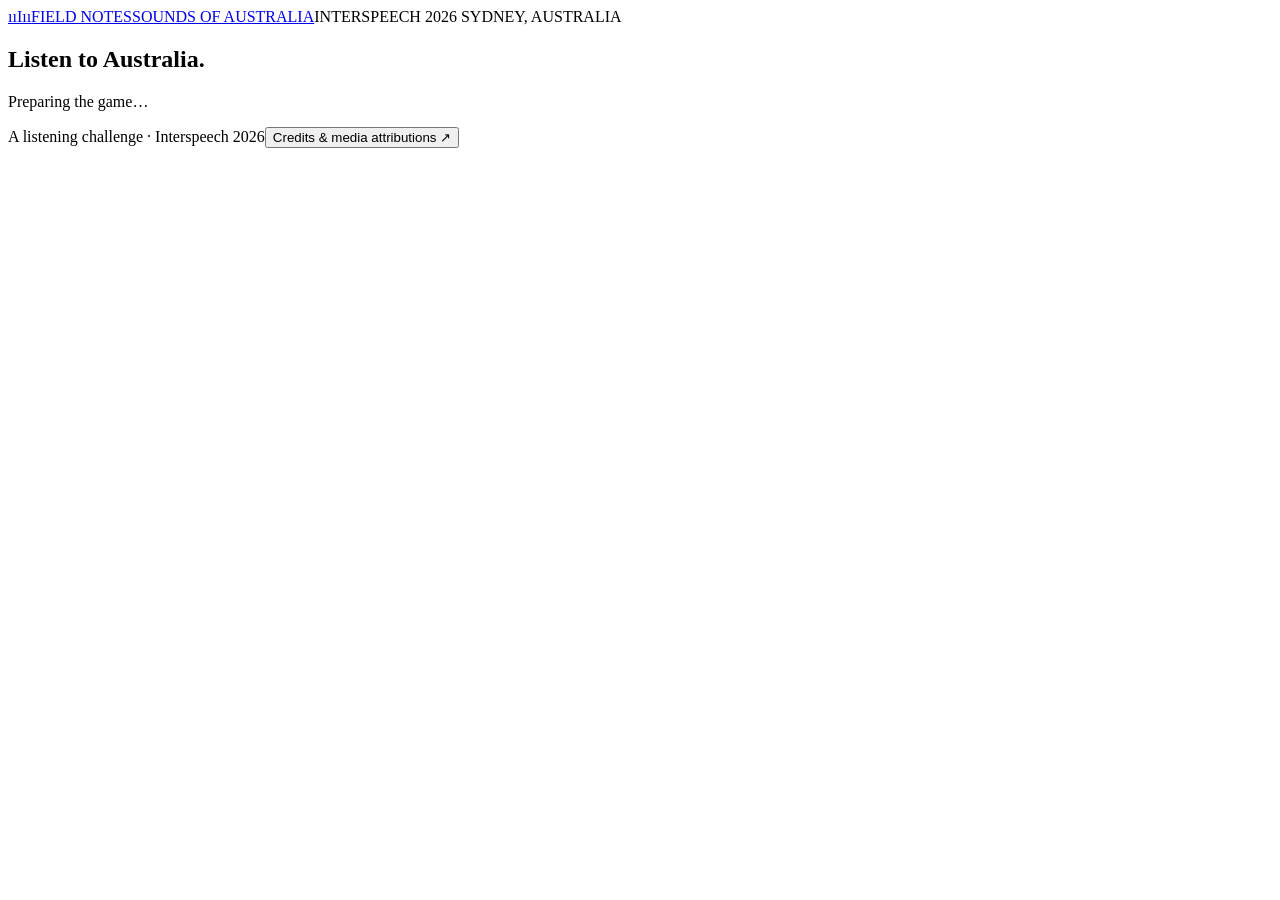
==== index.html @ f59b50c5 "Add Australian animal sound game" ====
<!doctype html>
<html lang="en"><head><meta charset="utf-8"><meta name="viewport" content="width=device-width,initial-scale=1,viewport-fit=cover"><title>Guess the Australian Animal · Interspeech 2026</title><meta name="description" content="Listen closely. Ten Australian animals, four possible answers. A sound identification game for Interspeech 2026, Sydney."><meta name="theme-color" content="#173e34"><meta name="apple-mobile-web-app-capable" content="yes"><meta name="apple-mobile-web-app-status-bar-style" content="default"><meta name="apple-mobile-web-app-title" content="Animal Sounds"><link rel="manifest" href="./manifest.json"><link rel="apple-touch-icon" href="./icons/apple-touch-icon.png"><link rel="icon" href="./icons/icon.svg" type="image/svg+xml"><link rel="stylesheet" href="./css/style.css"><script type="module" src="./js/app.js"></script></head>
<body><header><a class="brand" href="./" aria-label="Animal sounds home"><span class="sound-mark" aria-hidden="true">ııIıı</span><span>FIELD NOTES<span class="brand-sub">SOUNDS OF AUSTRALIA</span></span></a><span class="conference">INTERSPEECH 2026 <span>SYDNEY, AUSTRALIA</span></span></header><main id="main" tabindex="-1"><section class="loading"><h1>Listen to Australia.</h1><p>Preparing the game…</p></section></main><footer><span>A listening challenge · Interspeech 2026</span><button id="credits-open" class="text-button">Credits & media attributions <span aria-hidden="true">↗</span></button></footer><dialog id="credits"><div class="dialog-header"><h2>Behind the sounds</h2><button id="credits-close" class="secondary">Close</button></div><p>Real field recordings. Real Australian wildlife. With thanks to the recordists and photographers who share their work.</p><div id="credit-list"></div><p>Media retain their individual licences. Audio excerpts and resized photographs are adaptations; share-alike media remain under the same licence. Full provenance and edits are documented in <a href="./CREDITS.md">CREDITS.md</a>.</p></dialog><noscript>This sound game needs JavaScript enabled.</noscript></body></html>
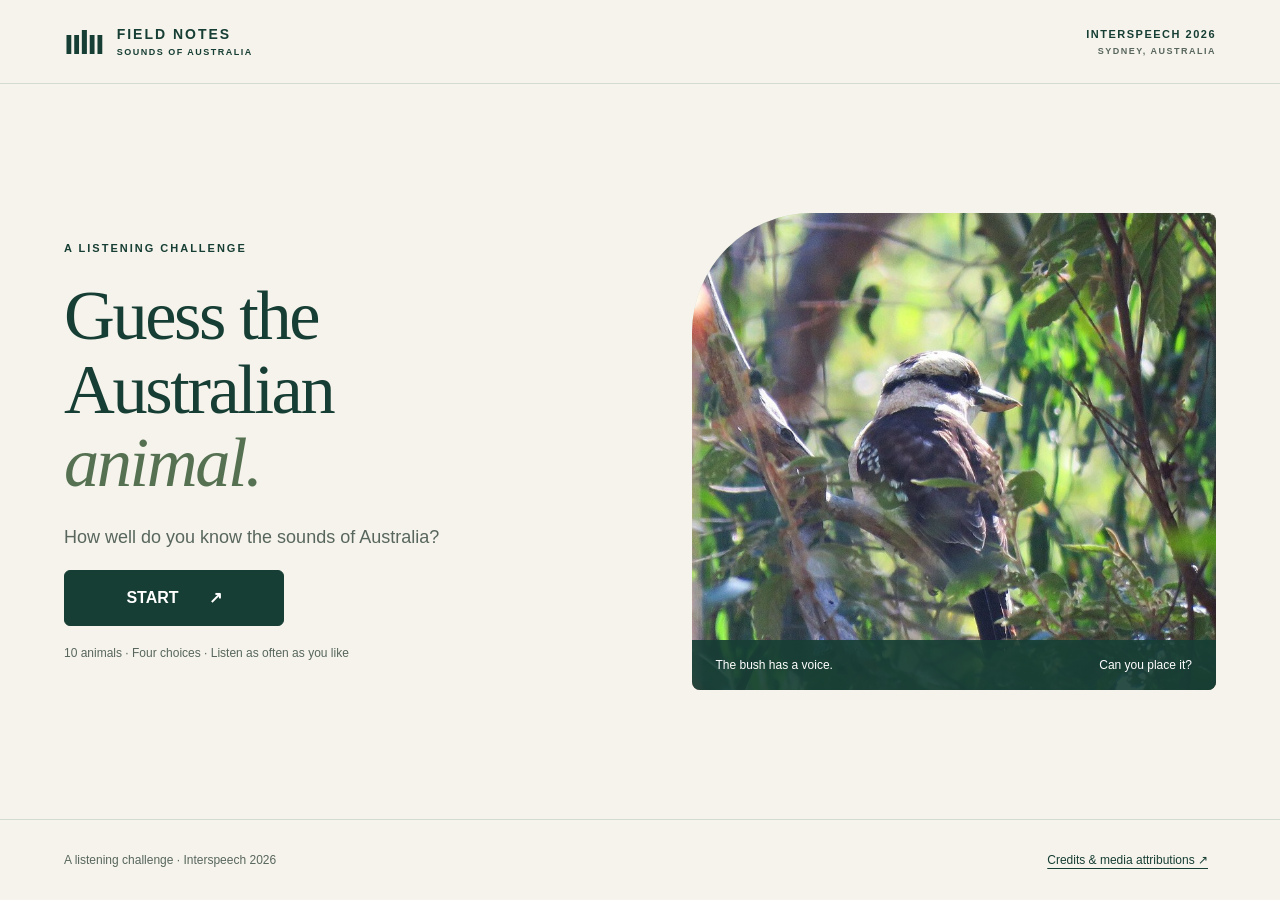
==== commit 1f364704: "Apply Interspeech 2026 colour palette" ====
--- a/index.html
+++ b/index.html
@@ -1,3 +1,3 @@
 <!doctype html>
-<html lang="en"><head><meta charset="utf-8"><meta name="viewport" content="width=device-width,initial-scale=1,viewport-fit=cover"><title>Guess the Australian Animal · Interspeech 2026</title><meta name="description" content="Listen closely. Ten Australian animals, four possible answers. A sound identification game for Interspeech 2026, Sydney."><meta name="theme-color" content="#173e34"><meta name="apple-mobile-web-app-capable" content="yes"><meta name="apple-mobile-web-app-status-bar-style" content="default"><meta name="apple-mobile-web-app-title" content="Animal Sounds"><link rel="manifest" href="./manifest.json"><link rel="apple-touch-icon" href="./icons/apple-touch-icon.png"><link rel="icon" href="./icons/icon.svg" type="image/svg+xml"><link rel="stylesheet" href="./css/style.css"><script type="module" src="./js/app.js"></script></head>
+<html lang="en"><head><meta charset="utf-8"><meta name="viewport" content="width=device-width,initial-scale=1,viewport-fit=cover"><title>Guess the Australian Animal · Interspeech 2026</title><meta name="description" content="Listen closely. Ten Australian animals, four possible answers. A sound identification game for Interspeech 2026, Sydney."><meta name="theme-color" content="#07090c"><meta name="apple-mobile-web-app-capable" content="yes"><meta name="apple-mobile-web-app-status-bar-style" content="default"><meta name="apple-mobile-web-app-title" content="Animal Sounds"><link rel="manifest" href="./manifest.json"><link rel="apple-touch-icon" href="./icons/apple-touch-icon.png"><link rel="icon" href="./icons/icon.svg" type="image/svg+xml"><link rel="stylesheet" href="./css/style.css"><script type="module" src="./js/app.js"></script></head>
 <body><header><a class="brand" href="./" aria-label="Animal sounds home"><span class="sound-mark" aria-hidden="true">ııIıı</span><span>FIELD NOTES<span class="brand-sub">SOUNDS OF AUSTRALIA</span></span></a><span class="conference">INTERSPEECH 2026 <span>SYDNEY, AUSTRALIA</span></span></header><main id="main" tabindex="-1"><section class="loading"><h1>Listen to Australia.</h1><p>Preparing the game…</p></section></main><footer><span>A listening challenge · Interspeech 2026</span><button id="credits-open" class="text-button">Credits & media attributions <span aria-hidden="true">↗</span></button></footer><dialog id="credits"><div class="dialog-header"><h2>Behind the sounds</h2><button id="credits-close" class="secondary">Close</button></div><p>Real field recordings. Real Australian wildlife. With thanks to the recordists and photographers who share their work.</p><div id="credit-list"></div><p>Media retain their individual licences. Audio excerpts and resized photographs are adaptations; share-alike media remain under the same licence. Full provenance and edits are documented in <a href="./CREDITS.md">CREDITS.md</a>.</p></dialog><noscript>This sound game needs JavaScript enabled.</noscript></body></html>
--- a/css/style.css
+++ b/css/style.css
@@ -0,0 +1 @@
+:root{color-scheme:light;--paper:#f5f3eb;--ink:#173e34;--muted:#58665d;--line:#d4dbd0;--accent:#cce176;--white:#fffef9;--wrong:#923f30;font-family:-apple-system,BlinkMacSystemFont,"Segoe UI",sans-serif;color:var(--ink);background:var(--paper)}*{box-sizing:border-box}body{margin:0;min-height:100svh;display:flex;flex-direction:column}button,a{-webkit-tap-highlight-color:transparent}button{font:inherit;cursor:pointer;touch-action:manipulation}button:disabled{cursor:default}button:focus-visible,a:focus-visible{outline:3px solid #aa4c23;outline-offset:5px}header,footer{display:flex;align-items:center;justify-content:space-between;gap:20px;padding:24px 5vw}header{border-bottom:1px solid var(--line)}.brand{display:flex;align-items:center;gap:14px;color:inherit;text-decoration:none;font-size:14px;font-weight:750;letter-spacing:2px}.brand-sub{display:block;font-size:9px;letter-spacing:1.5px;margin-top:5px}.sound-mark{font-size:35px;letter-spacing:-2px;line-height:1}.conference{font-size:11px;letter-spacing:1.5px;font-weight:650;text-align:right}.conference span{display:block;font-size:9px;margin-top:6px;color:var(--muted)}main{width:min(1260px,90vw);margin:auto;flex:1;display:flex;flex-direction:column;justify-content:center;padding:32px 0;outline:none}footer{padding-top:18px;padding-bottom:max(18px,env(safe-area-inset-bottom));font-size:12px;color:var(--muted);border-top:1px solid var(--line)}.text-button{border:0;background:none;color:var(--ink);min-height:44px;font-size:12px;text-decoration:underline;text-underline-offset:4px;padding:8px}.eyebrow{font-size:11px;letter-spacing:2px;font-weight:750;text-transform:uppercase;margin:0 0 22px}h1,h2,p{margin-top:0}h1{font-family:Georgia,"Times New Roman",serif;font-weight:400;font-size:clamp(46px,5.5vw,76px);line-height:1.04;letter-spacing:-2.4px;margin-bottom:24px}h1 em{font-weight:400;color:#557151}p{line-height:1.6}.lead{font-size:18px;color:var(--muted);max-width:380px}.landing{display:grid;grid-template-columns:1.05fr 1fr;align-items:center;gap:6vw}.landing-photo{position:relative;margin:0;height:clamp(360px,53vh,620px);border-radius:120px 8px 8px 8px;overflow:hidden;background:#d5d8c8}.landing-photo img{width:100%;height:100%;object-fit:cover}.landing-photo figcaption{position:absolute;bottom:0;left:0;right:0;background:#173e34e8;color:white;padding:18px 24px;font-size:12px;display:flex;justify-content:space-between;gap:12px}.primary,.secondary{min-height:56px;border-radius:6px;padding:16px 24px;font-weight:650;border:1px solid var(--ink);display:inline-flex;align-items:center;justify-content:center;gap:30px}.primary{background:var(--ink);color:white}.primary:hover{background:#275548}.primary.large{min-width:220px;font-size:16px}.secondary{background:transparent;color:var(--ink)}.small-note{font-size:12px;color:var(--muted);margin:18px 0 0}.round-head{display:flex;justify-content:space-between;gap:20px;align-items:center;margin-bottom:24px}.round-head .eyebrow{margin:0}.score{font-size:14px;font-weight:600}.progress{height:3px;background:var(--line);margin-bottom:32px}.progress span{height:100%;display:block;background:var(--ink);transition:width .2s}.game-layout{display:grid;grid-template-columns:.78fr 1.65fr;gap:5vw;align-items:center}.question h1{font-size:clamp(32px,3.4vw,47px);letter-spacing:-1.3px;line-height:1.12}.play{background:var(--ink);color:white;border:0;border-radius:8px;min-height:80px;width:100%;max-width:310px;display:flex;align-items:center;justify-content:center;gap:18px;font-weight:700;font-size:16px}.play-icon{font-size:25px}.play[aria-pressed=true]{background:#315a4c}.listen-help{font-size:12px;color:var(--muted);margin:14px 0 0;max-width:280px;min-height:40px}.choices{display:grid;grid-template-columns:1fr 1fr;gap:16px}.choice{padding:0;overflow:hidden;border:2px solid transparent;background:var(--white);border-radius:8px;color:var(--ink);text-align:left;box-shadow:0 1px 4px #173e3412;position:relative}.choice:hover:not(:disabled){border-color:#789565;transform:translateY(-1px)}.choice img{width:100%;height:clamp(130px,20vh,230px);object-fit:cover;display:block}.choice-label{min-height:61px;display:flex;align-items:center;gap:12px;padding:12px 14px;font-weight:650;font-size:15px}.key{border:1px solid var(--line);border-radius:50%;width:25px;height:25px;display:inline-flex;align-items:center;justify-content:center;font-size:10px;flex-shrink:0}.choice.correct{border-color:var(--ink)}.choice.incorrect{border-color:var(--wrong)}.badge{position:absolute;top:10px;left:10px;color:white;background:var(--ink);padding:7px 11px;border-radius:4px;font-size:12px;font-weight:650}.incorrect .badge{background:var(--wrong)}.reveal{display:grid;grid-template-columns:1.12fr 1fr;gap:5vw;align-items:center}.reveal-photo{margin:0}.reveal-photo img{width:100%;height:clamp(270px,47vh,510px);object-fit:cover;border-radius:8px}.reveal-photo figcaption{font-size:11px;color:var(--muted);margin-top:8px}.feedback{font-size:14px;font-weight:700;margin-bottom:20px}.feedback.wrong{color:var(--wrong)}.reveal h1{font-size:clamp(38px,4.5vw,62px)}.scientific{font-family:Georgia,serif;font-style:italic;font-size:19px;color:var(--muted);margin-top:-12px}.fact{font-size:17px;max-width:460px;border-top:1px solid var(--line);padding-top:20px;margin-top:24px}.reveal-actions{display:flex;gap:12px;flex-wrap:wrap}.reveal-actions .play{width:auto;min-height:56px;font-size:14px;padding:12px 20px}.finish{text-align:center;max-width:760px;margin:auto}.finish h1{font-size:clamp(44px,5vw,65px)}.score-big{font-family:Georgia,serif;font-size:100px;line-height:1;margin:20px 0}.score-big span{font-size:36px;color:var(--muted)}.finish p{color:var(--muted)}.results{display:flex;justify-content:center;gap:8px;flex-wrap:wrap;margin:24px 0 32px}.result-dot{border:1px solid var(--line);border-radius:50%;width:32px;height:32px;display:grid;place-items:center;background:var(--white)}.result-dot.yes{background:var(--ink);color:white}.result-dot.no{color:var(--wrong)}dialog{background:var(--paper);color:var(--ink);border:0;border-radius:12px;width:min(850px,92vw);max-height:85svh;padding:30px}dialog::backdrop{background:#0d281dcc;backdrop-filter:blur(4px)}.dialog-header{display:flex;justify-content:space-between;align-items:center;gap:16px;position:sticky;top:-30px;background:var(--paper);padding:12px 0}.dialog-header h2{font-family:Georgia,serif;font-size:30px;font-weight:400;margin:0}.credit{padding:18px 0;border-top:1px solid var(--line)}.credit h3{margin:0 0 12px}.credit p{font-size:13px;overflow-wrap:anywhere;margin:6px 0}a{color:inherit}.loading{margin:auto}.error{color:var(--wrong)}@media(min-width:1400px){main{padding:45px 0}}@media(max-width:750px){header,footer{padding-left:5vw;padding-right:5vw}.conference{font-size:9px}.brand{font-size:12px;letter-spacing:1px}.brand-sub{font-size:8px}.landing{grid-template-columns:1fr;gap:30px}.landing-photo{height:300px;border-radius:70px 8px 8px 8px;order:2}h1{font-size:50px}.game-layout{grid-template-columns:1fr;gap:22px}.question h1{font-size:32px;max-width:440px}.play{max-width:none;min-height:64px}.listen-help{min-height:0;max-width:none}.choice img{height:150px}.choice-label{font-size:13px;padding:10px;min-height:65px;gap:8px}.reveal{grid-template-columns:1fr;gap:24px}.reveal-photo img{height:300px}.round-head{margin-bottom:18px}.progress{margin-bottom:24px}footer{align-items:flex-start;gap:10px;font-size:10px}.text-button{font-size:11px}.reveal h1{font-size:40px}.eyebrow{margin-bottom:16px}}@media(max-height:750px) and (min-width:751px){header{padding-top:16px;padding-bottom:16px}main{padding:22px 0}footer{padding-top:8px;padding-bottom:8px}.landing-photo{height:400px}.choice img{height:150px}.progress{margin-bottom:22px}.round-head{margin-bottom:18px}.reveal-photo img{height:330px}}@media(prefers-reduced-motion:reduce){*{transition:none!important;transform:none!important}}
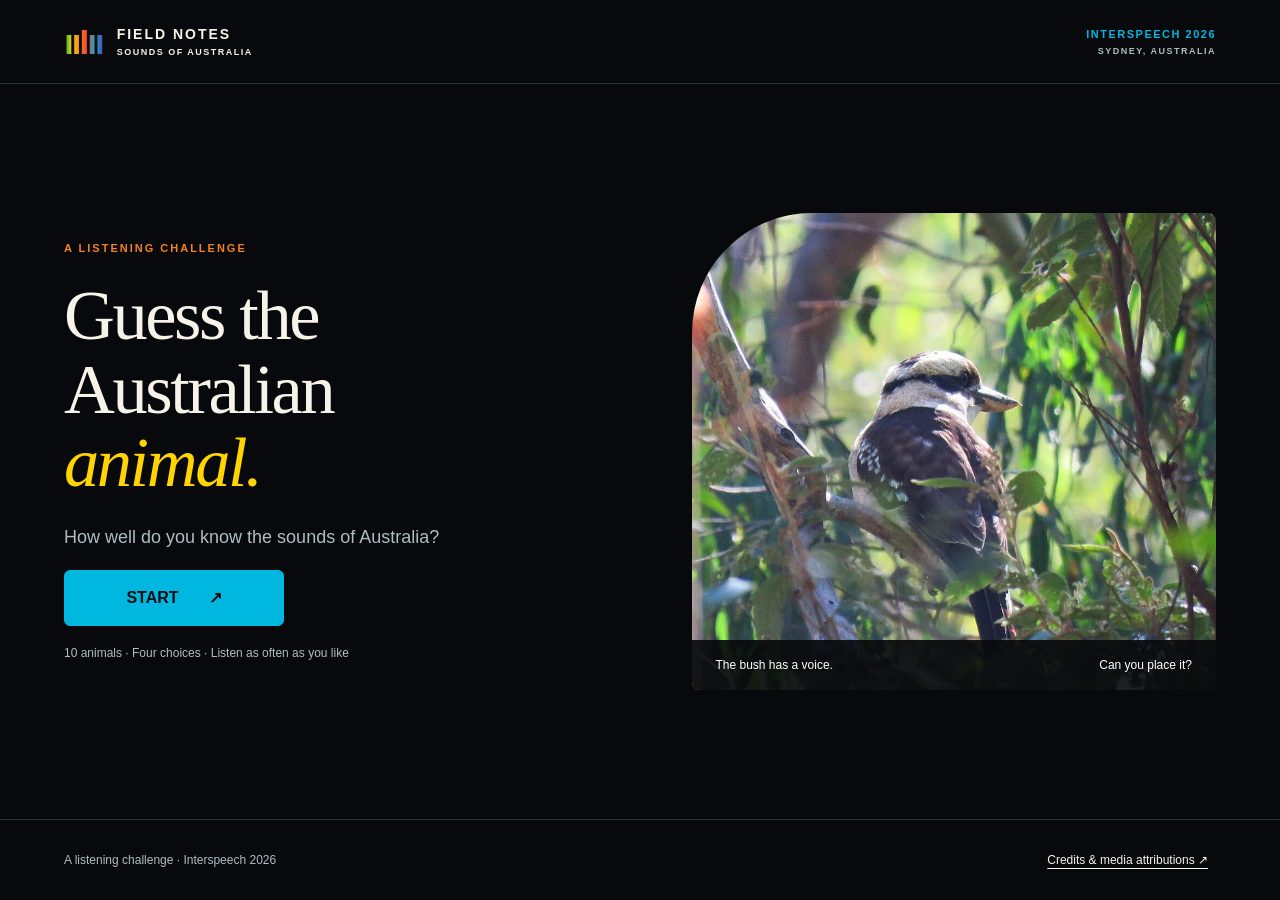
==== commit ed4d0438: "Refresh published colour styles" ====
--- a/index.html
+++ b/index.html
@@ -1,3 +1,3 @@
 <!doctype html>
-<html lang="en"><head><meta charset="utf-8"><meta name="viewport" content="width=device-width,initial-scale=1,viewport-fit=cover"><title>Guess the Australian Animal · Interspeech 2026</title><meta name="description" content="Listen closely. Ten Australian animals, four possible answers. A sound identification game for Interspeech 2026, Sydney."><meta name="theme-color" content="#07090c"><meta name="apple-mobile-web-app-capable" content="yes"><meta name="apple-mobile-web-app-status-bar-style" content="default"><meta name="apple-mobile-web-app-title" content="Animal Sounds"><link rel="manifest" href="./manifest.json"><link rel="apple-touch-icon" href="./icons/apple-touch-icon.png"><link rel="icon" href="./icons/icon.svg" type="image/svg+xml"><link rel="stylesheet" href="./css/style.css"><script type="module" src="./js/app.js"></script></head>
+<html lang="en"><head><meta charset="utf-8"><meta name="viewport" content="width=device-width,initial-scale=1,viewport-fit=cover"><title>Guess the Australian Animal · Interspeech 2026</title><meta name="description" content="Listen closely. Ten Australian animals, four possible answers. A sound identification game for Interspeech 2026, Sydney."><meta name="theme-color" content="#07090c"><meta name="apple-mobile-web-app-capable" content="yes"><meta name="apple-mobile-web-app-status-bar-style" content="default"><meta name="apple-mobile-web-app-title" content="Animal Sounds"><link rel="manifest" href="./manifest.json"><link rel="apple-touch-icon" href="./icons/apple-touch-icon.png"><link rel="icon" href="./icons/icon.svg" type="image/svg+xml"><link rel="stylesheet" href="./css/style.css?v=2026-palette"><script type="module" src="./js/app.js"></script></head>
 <body><header><a class="brand" href="./" aria-label="Animal sounds home"><span class="sound-mark" aria-hidden="true">ııIıı</span><span>FIELD NOTES<span class="brand-sub">SOUNDS OF AUSTRALIA</span></span></a><span class="conference">INTERSPEECH 2026 <span>SYDNEY, AUSTRALIA</span></span></header><main id="main" tabindex="-1"><section class="loading"><h1>Listen to Australia.</h1><p>Preparing the game…</p></section></main><footer><span>A listening challenge · Interspeech 2026</span><button id="credits-open" class="text-button">Credits & media attributions <span aria-hidden="true">↗</span></button></footer><dialog id="credits"><div class="dialog-header"><h2>Behind the sounds</h2><button id="credits-close" class="secondary">Close</button></div><p>Real field recordings. Real Australian wildlife. With thanks to the recordists and photographers who share their work.</p><div id="credit-list"></div><p>Media retain their individual licences. Audio excerpts and resized photographs are adaptations; share-alike media remain under the same licence. Full provenance and edits are documented in <a href="./CREDITS.md">CREDITS.md</a>.</p></dialog><noscript>This sound game needs JavaScript enabled.</noscript></body></html>
--- a/css/style.css
+++ b/css/style.css
@@ -1 +1 @@
-:root{color-scheme:light;--paper:#f5f3eb;--ink:#173e34;--muted:#58665d;--line:#d4dbd0;--accent:#cce176;--white:#fffef9;--wrong:#923f30;font-family:-apple-system,BlinkMacSystemFont,"Segoe UI",sans-serif;color:var(--ink);background:var(--paper)}*{box-sizing:border-box}body{margin:0;min-height:100svh;display:flex;flex-direction:column}button,a{-webkit-tap-highlight-color:transparent}button{font:inherit;cursor:pointer;touch-action:manipulation}button:disabled{cursor:default}button:focus-visible,a:focus-visible{outline:3px solid #aa4c23;outline-offset:5px}header,footer{display:flex;align-items:center;justify-content:space-between;gap:20px;padding:24px 5vw}header{border-bottom:1px solid var(--line)}.brand{display:flex;align-items:center;gap:14px;color:inherit;text-decoration:none;font-size:14px;font-weight:750;letter-spacing:2px}.brand-sub{display:block;font-size:9px;letter-spacing:1.5px;margin-top:5px}.sound-mark{font-size:35px;letter-spacing:-2px;line-height:1}.conference{font-size:11px;letter-spacing:1.5px;font-weight:650;text-align:right}.conference span{display:block;font-size:9px;margin-top:6px;color:var(--muted)}main{width:min(1260px,90vw);margin:auto;flex:1;display:flex;flex-direction:column;justify-content:center;padding:32px 0;outline:none}footer{padding-top:18px;padding-bottom:max(18px,env(safe-area-inset-bottom));font-size:12px;color:var(--muted);border-top:1px solid var(--line)}.text-button{border:0;background:none;color:var(--ink);min-height:44px;font-size:12px;text-decoration:underline;text-underline-offset:4px;padding:8px}.eyebrow{font-size:11px;letter-spacing:2px;font-weight:750;text-transform:uppercase;margin:0 0 22px}h1,h2,p{margin-top:0}h1{font-family:Georgia,"Times New Roman",serif;font-weight:400;font-size:clamp(46px,5.5vw,76px);line-height:1.04;letter-spacing:-2.4px;margin-bottom:24px}h1 em{font-weight:400;color:#557151}p{line-height:1.6}.lead{font-size:18px;color:var(--muted);max-width:380px}.landing{display:grid;grid-template-columns:1.05fr 1fr;align-items:center;gap:6vw}.landing-photo{position:relative;margin:0;height:clamp(360px,53vh,620px);border-radius:120px 8px 8px 8px;overflow:hidden;background:#d5d8c8}.landing-photo img{width:100%;height:100%;object-fit:cover}.landing-photo figcaption{position:absolute;bottom:0;left:0;right:0;background:#173e34e8;color:white;padding:18px 24px;font-size:12px;display:flex;justify-content:space-between;gap:12px}.primary,.secondary{min-height:56px;border-radius:6px;padding:16px 24px;font-weight:650;border:1px solid var(--ink);display:inline-flex;align-items:center;justify-content:center;gap:30px}.primary{background:var(--ink);color:white}.primary:hover{background:#275548}.primary.large{min-width:220px;font-size:16px}.secondary{background:transparent;color:var(--ink)}.small-note{font-size:12px;color:var(--muted);margin:18px 0 0}.round-head{display:flex;justify-content:space-between;gap:20px;align-items:center;margin-bottom:24px}.round-head .eyebrow{margin:0}.score{font-size:14px;font-weight:600}.progress{height:3px;background:var(--line);margin-bottom:32px}.progress span{height:100%;display:block;background:var(--ink);transition:width .2s}.game-layout{display:grid;grid-template-columns:.78fr 1.65fr;gap:5vw;align-items:center}.question h1{font-size:clamp(32px,3.4vw,47px);letter-spacing:-1.3px;line-height:1.12}.play{background:var(--ink);color:white;border:0;border-radius:8px;min-height:80px;width:100%;max-width:310px;display:flex;align-items:center;justify-content:center;gap:18px;font-weight:700;font-size:16px}.play-icon{font-size:25px}.play[aria-pressed=true]{background:#315a4c}.listen-help{font-size:12px;color:var(--muted);margin:14px 0 0;max-width:280px;min-height:40px}.choices{display:grid;grid-template-columns:1fr 1fr;gap:16px}.choice{padding:0;overflow:hidden;border:2px solid transparent;background:var(--white);border-radius:8px;color:var(--ink);text-align:left;box-shadow:0 1px 4px #173e3412;position:relative}.choice:hover:not(:disabled){border-color:#789565;transform:translateY(-1px)}.choice img{width:100%;height:clamp(130px,20vh,230px);object-fit:cover;display:block}.choice-label{min-height:61px;display:flex;align-items:center;gap:12px;padding:12px 14px;font-weight:650;font-size:15px}.key{border:1px solid var(--line);border-radius:50%;width:25px;height:25px;display:inline-flex;align-items:center;justify-content:center;font-size:10px;flex-shrink:0}.choice.correct{border-color:var(--ink)}.choice.incorrect{border-color:var(--wrong)}.badge{position:absolute;top:10px;left:10px;color:white;background:var(--ink);padding:7px 11px;border-radius:4px;font-size:12px;font-weight:650}.incorrect .badge{background:var(--wrong)}.reveal{display:grid;grid-template-columns:1.12fr 1fr;gap:5vw;align-items:center}.reveal-photo{margin:0}.reveal-photo img{width:100%;height:clamp(270px,47vh,510px);object-fit:cover;border-radius:8px}.reveal-photo figcaption{font-size:11px;color:var(--muted);margin-top:8px}.feedback{font-size:14px;font-weight:700;margin-bottom:20px}.feedback.wrong{color:var(--wrong)}.reveal h1{font-size:clamp(38px,4.5vw,62px)}.scientific{font-family:Georgia,serif;font-style:italic;font-size:19px;color:var(--muted);margin-top:-12px}.fact{font-size:17px;max-width:460px;border-top:1px solid var(--line);padding-top:20px;margin-top:24px}.reveal-actions{display:flex;gap:12px;flex-wrap:wrap}.reveal-actions .play{width:auto;min-height:56px;font-size:14px;padding:12px 20px}.finish{text-align:center;max-width:760px;margin:auto}.finish h1{font-size:clamp(44px,5vw,65px)}.score-big{font-family:Georgia,serif;font-size:100px;line-height:1;margin:20px 0}.score-big span{font-size:36px;color:var(--muted)}.finish p{color:var(--muted)}.results{display:flex;justify-content:center;gap:8px;flex-wrap:wrap;margin:24px 0 32px}.result-dot{border:1px solid var(--line);border-radius:50%;width:32px;height:32px;display:grid;place-items:center;background:var(--white)}.result-dot.yes{background:var(--ink);color:white}.result-dot.no{color:var(--wrong)}dialog{background:var(--paper);color:var(--ink);border:0;border-radius:12px;width:min(850px,92vw);max-height:85svh;padding:30px}dialog::backdrop{background:#0d281dcc;backdrop-filter:blur(4px)}.dialog-header{display:flex;justify-content:space-between;align-items:center;gap:16px;position:sticky;top:-30px;background:var(--paper);padding:12px 0}.dialog-header h2{font-family:Georgia,serif;font-size:30px;font-weight:400;margin:0}.credit{padding:18px 0;border-top:1px solid var(--line)}.credit h3{margin:0 0 12px}.credit p{font-size:13px;overflow-wrap:anywhere;margin:6px 0}a{color:inherit}.loading{margin:auto}.error{color:var(--wrong)}@media(min-width:1400px){main{padding:45px 0}}@media(max-width:750px){header,footer{padding-left:5vw;padding-right:5vw}.conference{font-size:9px}.brand{font-size:12px;letter-spacing:1px}.brand-sub{font-size:8px}.landing{grid-template-columns:1fr;gap:30px}.landing-photo{height:300px;border-radius:70px 8px 8px 8px;order:2}h1{font-size:50px}.game-layout{grid-template-columns:1fr;gap:22px}.question h1{font-size:32px;max-width:440px}.play{max-width:none;min-height:64px}.listen-help{min-height:0;max-width:none}.choice img{height:150px}.choice-label{font-size:13px;padding:10px;min-height:65px;gap:8px}.reveal{grid-template-columns:1fr;gap:24px}.reveal-photo img{height:300px}.round-head{margin-bottom:18px}.progress{margin-bottom:24px}footer{align-items:flex-start;gap:10px;font-size:10px}.text-button{font-size:11px}.reveal h1{font-size:40px}.eyebrow{margin-bottom:16px}}@media(max-height:750px) and (min-width:751px){header{padding-top:16px;padding-bottom:16px}main{padding:22px 0}footer{padding-top:8px;padding-bottom:8px}.landing-photo{height:400px}.choice img{height:150px}.progress{margin-bottom:22px}.round-head{margin-bottom:18px}.reveal-photo img{height:330px}}@media(prefers-reduced-motion:reduce){*{transition:none!important;transform:none!important}}
+:root{color-scheme:dark;--paper:#07090c;--ink:#f7f3e8;--muted:#aebdc3;--line:#28343b;--accent:#00b7df;--white:#11171c;--wrong:#ef4135;font-family:-apple-system,BlinkMacSystemFont,"Segoe UI",sans-serif;color:var(--ink);background:var(--paper)}*{box-sizing:border-box}body{margin:0;min-height:100svh;display:flex;flex-direction:column}button,a{-webkit-tap-highlight-color:transparent}button{font:inherit;cursor:pointer;touch-action:manipulation}button:disabled{cursor:default}button:focus-visible,a:focus-visible{outline:3px solid #f58220;outline-offset:5px}header,footer{display:flex;align-items:center;justify-content:space-between;gap:20px;padding:24px 5vw}header{border-bottom:1px solid var(--line)}.brand{display:flex;align-items:center;gap:14px;color:inherit;text-decoration:none;font-size:14px;font-weight:750;letter-spacing:2px}.brand-sub{display:block;font-size:9px;letter-spacing:1.5px;margin-top:5px}.sound-mark{font-size:35px;letter-spacing:-2px;line-height:1;background:linear-gradient(90deg,#00a651,#ffd400,#f58220,#ef4135,#00b7df,#5647a6);-webkit-background-clip:text;background-clip:text;color:transparent}.conference{font-size:11px;letter-spacing:1.5px;font-weight:750;text-align:right;color:#00b7df}.conference span{display:block;font-size:9px;margin-top:6px;color:var(--muted)}main{width:min(1260px,90vw);margin:auto;flex:1;display:flex;flex-direction:column;justify-content:center;padding:32px 0;outline:none}footer{padding-top:18px;padding-bottom:max(18px,env(safe-area-inset-bottom));font-size:12px;color:var(--muted);border-top:1px solid var(--line)}.text-button{border:0;background:none;color:var(--ink);min-height:44px;font-size:12px;text-decoration:underline;text-underline-offset:4px;padding:8px}.eyebrow{color:#f58220;font-size:11px;letter-spacing:2px;font-weight:750;text-transform:uppercase;margin:0 0 22px}h1,h2,p{margin-top:0}h1{font-family:Georgia,"Times New Roman",serif;font-weight:400;font-size:clamp(46px,5.5vw,76px);line-height:1.04;letter-spacing:-2.4px;margin-bottom:24px}h1 em{font-weight:400;color:#ffd400}p{line-height:1.6}.lead{font-size:18px;color:var(--muted);max-width:380px}.landing{display:grid;grid-template-columns:1.05fr 1fr;align-items:center;gap:6vw}.landing-photo{position:relative;margin:0;height:clamp(360px,53vh,620px);border-radius:120px 8px 8px 8px;overflow:hidden;background:#16232a}.landing-photo img{width:100%;height:100%;object-fit:cover}.landing-photo figcaption{position:absolute;bottom:0;left:0;right:0;background:#07090ce8;color:white;padding:18px 24px;font-size:12px;display:flex;justify-content:space-between;gap:12px}.primary,.secondary{min-height:56px;border-radius:6px;padding:16px 24px;font-weight:650;border:1px solid var(--ink);display:inline-flex;align-items:center;justify-content:center;gap:30px}.primary{background:var(--accent);color:#061014;border-color:var(--accent)}.primary:hover{background:#00a651;border-color:#00a651}.primary.large{min-width:220px;font-size:16px}.secondary{background:transparent;color:var(--ink)}.small-note{font-size:12px;color:var(--muted);margin:18px 0 0}.round-head{display:flex;justify-content:space-between;gap:20px;align-items:center;margin-bottom:24px}.round-head .eyebrow{margin:0}.score{font-size:14px;font-weight:600}.progress{height:3px;background:var(--line);margin-bottom:32px}.progress span{height:100%;display:block;background:linear-gradient(90deg,#ef4135,#f58220,#ffd400,#00a651,#00b7df,#5647a6);transition:width .2s}.game-layout{display:grid;grid-template-columns:.78fr 1.65fr;gap:5vw;align-items:center}.question h1{font-size:clamp(32px,3.4vw,47px);letter-spacing:-1.3px;line-height:1.12}.play{background:#00b7df;color:#061014;border:0;border-radius:8px;min-height:80px;width:100%;max-width:310px;display:flex;align-items:center;justify-content:center;gap:18px;font-weight:700;font-size:16px}.play-icon{font-size:25px}.play[aria-pressed=true]{background:#00a651}.listen-help{font-size:12px;color:var(--muted);margin:14px 0 0;max-width:280px;min-height:40px}.choices{display:grid;grid-template-columns:1fr 1fr;gap:16px}.choice{padding:0;overflow:hidden;border:2px solid transparent;background:var(--white);border-radius:8px;color:var(--ink);text-align:left;box-shadow:0 8px 24px #0008;position:relative}.choice:hover:not(:disabled){border-color:#ffd400;transform:translateY(-1px)}.choice img{width:100%;height:clamp(130px,20vh,230px);object-fit:cover;display:block}.choice-label{min-height:61px;display:flex;align-items:center;gap:12px;padding:12px 14px;font-weight:650;font-size:15px}.key{border:1px solid var(--line);border-radius:50%;width:25px;height:25px;display:inline-flex;align-items:center;justify-content:center;font-size:10px;flex-shrink:0}.choice.correct{border-color:#00a651}.choice.incorrect{border-color:var(--wrong)}.badge{position:absolute;top:10px;left:10px;color:#061014;background:#ffd400;padding:7px 11px;border-radius:4px;font-size:12px;font-weight:650}.incorrect .badge{background:var(--wrong);color:white}.reveal{display:grid;grid-template-columns:1.12fr 1fr;gap:5vw;align-items:center}.reveal-photo{margin:0}.reveal-photo img{width:100%;height:clamp(270px,47vh,510px);object-fit:cover;border-radius:8px}.reveal-photo figcaption{font-size:11px;color:var(--muted);margin-top:8px}.feedback{font-size:14px;font-weight:700;margin-bottom:20px}.feedback.wrong{color:var(--wrong)}.reveal h1{font-size:clamp(38px,4.5vw,62px)}.scientific{font-family:Georgia,serif;font-style:italic;font-size:19px;color:var(--muted);margin-top:-12px}.fact{font-size:17px;max-width:460px;border-top:1px solid var(--line);padding-top:20px;margin-top:24px}.reveal-actions{display:flex;gap:12px;flex-wrap:wrap}.reveal-actions .play{width:auto;min-height:56px;font-size:14px;padding:12px 20px}.finish{text-align:center;max-width:760px;margin:auto}.finish h1{font-size:clamp(44px,5vw,65px)}.score-big{font-family:Georgia,serif;font-size:100px;line-height:1;margin:20px 0}.score-big span{font-size:36px;color:var(--muted)}.finish p{color:var(--muted)}.results{display:flex;justify-content:center;gap:8px;flex-wrap:wrap;margin:24px 0 32px}.result-dot{border:1px solid var(--line);border-radius:50%;width:32px;height:32px;display:grid;place-items:center;background:var(--white)}.result-dot.yes{background:#00a651;color:#061014}.result-dot.no{color:var(--wrong)}dialog{background:var(--paper);color:var(--ink);border:0;border-radius:12px;width:min(850px,92vw);max-height:85svh;padding:30px}dialog::backdrop{background:#000d;backdrop-filter:blur(4px)}.dialog-header{display:flex;justify-content:space-between;align-items:center;gap:16px;position:sticky;top:-30px;background:var(--paper);padding:12px 0}.dialog-header h2{font-family:Georgia,serif;font-size:30px;font-weight:400;margin:0}.credit{padding:18px 0;border-top:1px solid var(--line)}.credit h3{margin:0 0 12px}.credit p{font-size:13px;overflow-wrap:anywhere;margin:6px 0}a{color:inherit}.loading{margin:auto}.error{color:var(--wrong)}@media(min-width:1400px){main{padding:45px 0}}@media(max-width:750px){header,footer{padding-left:5vw;padding-right:5vw}.conference{font-size:9px}.brand{font-size:12px;letter-spacing:1px}.brand-sub{font-size:8px}.landing{grid-template-columns:1fr;gap:30px}.landing-photo{height:300px;border-radius:70px 8px 8px 8px;order:2}h1{font-size:50px}.game-layout{grid-template-columns:1fr;gap:22px}.question h1{font-size:32px;max-width:440px}.play{max-width:none;min-height:64px}.listen-help{min-height:0;max-width:none}.choice img{height:150px}.choice-label{font-size:13px;padding:10px;min-height:65px;gap:8px}.reveal{grid-template-columns:1fr;gap:24px}.reveal-photo img{height:300px}.round-head{margin-bottom:18px}.progress{margin-bottom:24px}footer{align-items:flex-start;gap:10px;font-size:10px}.text-button{font-size:11px}.reveal h1{font-size:40px}.eyebrow{margin-bottom:16px}}@media(max-height:750px) and (min-width:751px){header{padding-top:16px;padding-bottom:16px}main{padding:22px 0}footer{padding-top:8px;padding-bottom:8px}.landing-photo{height:400px}.choice img{height:150px}.progress{margin-bottom:22px}.round-head{margin-bottom:18px}.reveal-photo img{height:330px}}@media(prefers-reduced-motion:reduce){*{transition:none!important;transform:none!important}}
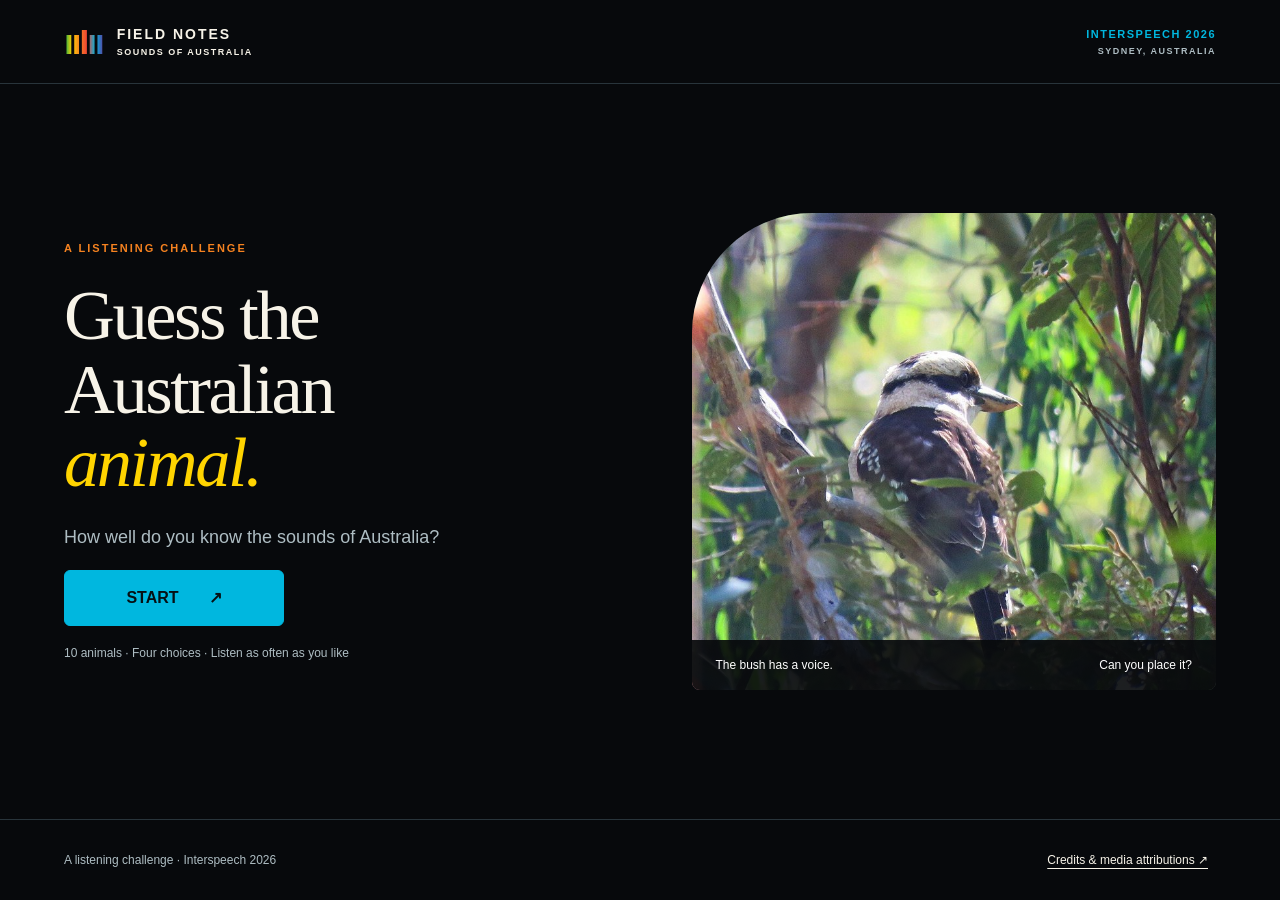
==== commit 63daafb9: "Update animal game and credits" ====
--- a/index.html
+++ b/index.html
@@ -1,3 +1,3 @@
 <!doctype html>
-<html lang="en"><head><meta charset="utf-8"><meta name="viewport" content="width=device-width,initial-scale=1,viewport-fit=cover"><title>Guess the Australian Animal · Interspeech 2026</title><meta name="description" content="Listen closely. Ten Australian animals, four possible answers. A sound identification game for Interspeech 2026, Sydney."><meta name="theme-color" content="#07090c"><meta name="apple-mobile-web-app-capable" content="yes"><meta name="apple-mobile-web-app-status-bar-style" content="default"><meta name="apple-mobile-web-app-title" content="Animal Sounds"><link rel="manifest" href="./manifest.json"><link rel="apple-touch-icon" href="./icons/apple-touch-icon.png"><link rel="icon" href="./icons/icon.svg" type="image/svg+xml"><link rel="stylesheet" href="./css/style.css?v=2026-palette"><script type="module" src="./js/app.js"></script></head>
+<html lang="en"><head><meta charset="utf-8"><meta name="viewport" content="width=device-width,initial-scale=1,viewport-fit=cover"><title>Guess the Australian Animal · Interspeech 2026</title><meta name="description" content="Listen closely. Ten Australian animals, four possible answers. A sound identification game for Interspeech 2026, Sydney."><meta name="theme-color" content="#07090c"><meta name="apple-mobile-web-app-capable" content="yes"><meta name="apple-mobile-web-app-status-bar-style" content="default"><meta name="apple-mobile-web-app-title" content="Animal Sounds"><link rel="manifest" href="./manifest.json"><link rel="apple-touch-icon" href="./icons/apple-touch-icon.png"><link rel="icon" href="./icons/icon.svg" type="image/svg+xml"><link rel="stylesheet" href="./css/style.css?v=full-images"><script type="module" src="./js/app.js?v=curlew-refresh"></script></head>
 <body><header><a class="brand" href="./" aria-label="Animal sounds home"><span class="sound-mark" aria-hidden="true">ııIıı</span><span>FIELD NOTES<span class="brand-sub">SOUNDS OF AUSTRALIA</span></span></a><span class="conference">INTERSPEECH 2026 <span>SYDNEY, AUSTRALIA</span></span></header><main id="main" tabindex="-1"><section class="loading"><h1>Listen to Australia.</h1><p>Preparing the game…</p></section></main><footer><span>A listening challenge · Interspeech 2026</span><button id="credits-open" class="text-button">Credits & media attributions <span aria-hidden="true">↗</span></button></footer><dialog id="credits"><div class="dialog-header"><h2>Behind the sounds</h2><button id="credits-close" class="secondary">Close</button></div><p>Real field recordings. Real Australian wildlife. With thanks to the recordists and photographers who share their work.</p><div id="credit-list"></div><p>Media retain their individual licences. Audio excerpts and resized photographs are adaptations; share-alike media remain under the same licence. Full provenance and edits are documented in <a href="./CREDITS.md">CREDITS.md</a>.</p></dialog><noscript>This sound game needs JavaScript enabled.</noscript></body></html>
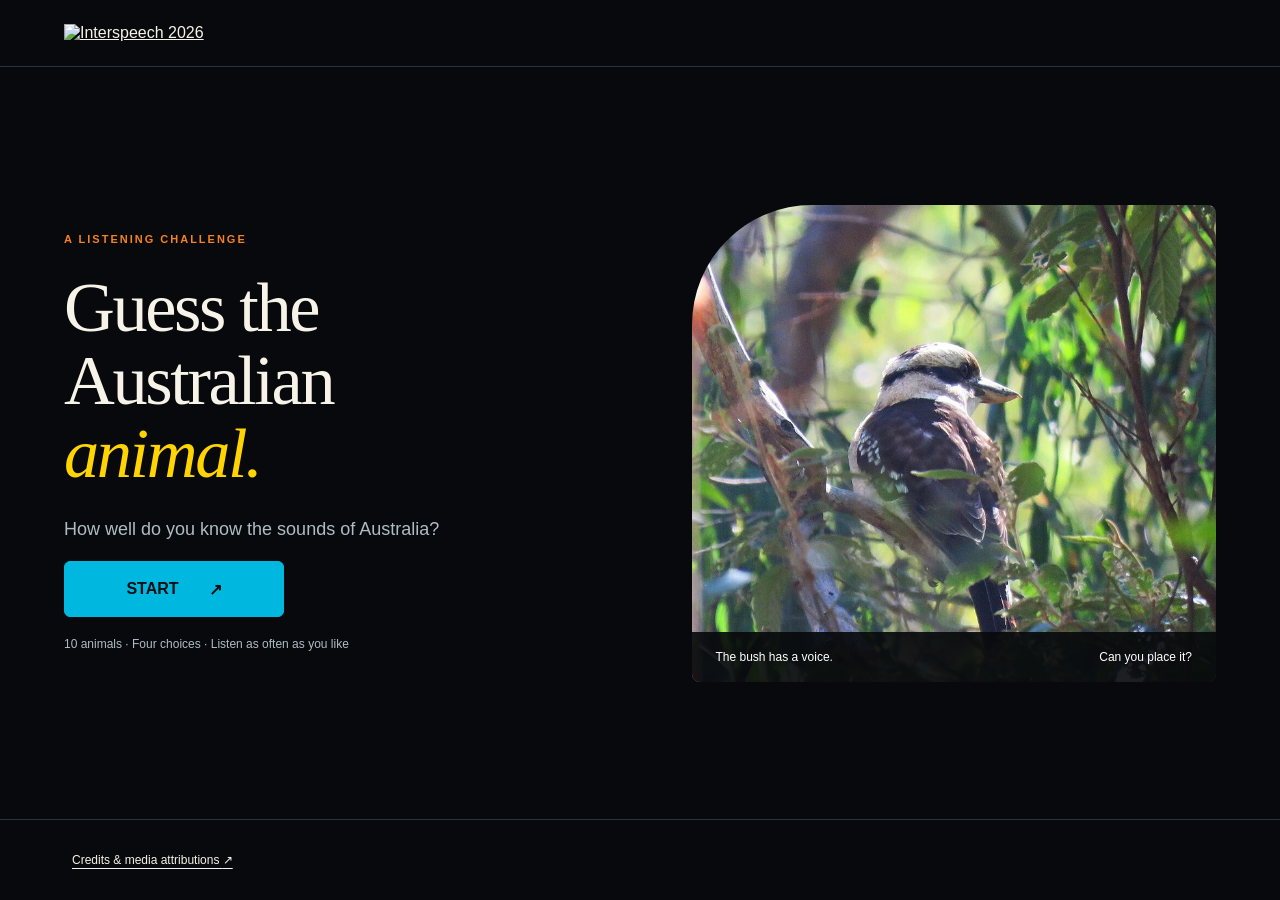
==== commit f893138a: "Use Interspeech logo in simplified header" ====
--- a/index.html
+++ b/index.html
@@ -1,3 +1,3 @@
 <!doctype html>
-<html lang="en"><head><meta charset="utf-8"><meta name="viewport" content="width=device-width,initial-scale=1,viewport-fit=cover"><title>Guess the Australian Animal · Interspeech 2026</title><meta name="description" content="Listen closely. Ten Australian animals, four possible answers. A sound identification game for Interspeech 2026, Sydney."><meta name="theme-color" content="#07090c"><meta name="apple-mobile-web-app-capable" content="yes"><meta name="apple-mobile-web-app-status-bar-style" content="default"><meta name="apple-mobile-web-app-title" content="Animal Sounds"><link rel="manifest" href="./manifest.json"><link rel="apple-touch-icon" href="./icons/apple-touch-icon.png"><link rel="icon" href="./icons/icon.svg" type="image/svg+xml"><link rel="stylesheet" href="./css/style.css?v=full-images"><script type="module" src="./js/app.js?v=curlew-refresh"></script></head>
-<body><header><a class="brand" href="./" aria-label="Animal sounds home"><span class="sound-mark" aria-hidden="true">ııIıı</span><span>FIELD NOTES<span class="brand-sub">SOUNDS OF AUSTRALIA</span></span></a><span class="conference">INTERSPEECH 2026 <span>SYDNEY, AUSTRALIA</span></span></header><main id="main" tabindex="-1"><section class="loading"><h1>Listen to Australia.</h1><p>Preparing the game…</p></section></main><footer><span>A listening challenge · Interspeech 2026</span><button id="credits-open" class="text-button">Credits & media attributions <span aria-hidden="true">↗</span></button></footer><dialog id="credits"><div class="dialog-header"><h2>Behind the sounds</h2><button id="credits-close" class="secondary">Close</button></div><p>Real field recordings. Real Australian wildlife. With thanks to the recordists and photographers who share their work.</p><div id="credit-list"></div><p>Media retain their individual licences. Audio excerpts and resized photographs are adaptations; share-alike media remain under the same licence. Full provenance and edits are documented in <a href="./CREDITS.md">CREDITS.md</a>.</p></dialog><noscript>This sound game needs JavaScript enabled.</noscript></body></html>
+<html lang="en"><head><meta charset="utf-8"><meta name="viewport" content="width=device-width,initial-scale=1,viewport-fit=cover"><title>Guess the Australian Animal · Interspeech 2026</title><meta name="description" content="Listen closely. Ten Australian animals, four possible answers. A sound identification game for Interspeech 2026, Sydney."><meta name="theme-color" content="#07090c"><meta name="apple-mobile-web-app-capable" content="yes"><meta name="apple-mobile-web-app-status-bar-style" content="default"><meta name="apple-mobile-web-app-title" content="Animal Sounds"><link rel="manifest" href="./manifest.json"><link rel="apple-touch-icon" href="./icons/apple-touch-icon.png"><link rel="icon" href="./icons/icon.svg" type="image/svg+xml"><link rel="stylesheet" href="./css/style.css?v=white-logo"><script type="module" src="./js/app.js?v=curlew-refresh"></script></head>
+<body><header><a class="conference-logo" href="./" aria-label="Interspeech 2026 animal sounds home"><img src="./images/interspeech-2026-logo.png" alt="Interspeech 2026"></a></header><main id="main" tabindex="-1"><section class="loading"><h1>Listen to Australia.</h1><p>Preparing the game…</p></section></main><footer><button id="credits-open" class="text-button">Credits & media attributions <span aria-hidden="true">↗</span></button></footer><dialog id="credits"><div class="dialog-header"><h2>Behind the sounds</h2><button id="credits-close" class="secondary">Close</button></div><p>Real field recordings. Real Australian wildlife. With thanks to the recordists and photographers who share their work.</p><div id="credit-list"></div><p>Media retain their individual licences. Audio excerpts and resized photographs are adaptations; share-alike media remain under the same licence. Full provenance and edits are documented in <a href="./CREDITS.md">CREDITS.md</a>.</p></dialog><noscript>This sound game needs JavaScript enabled.</noscript></body></html>
--- a/css/style.css
+++ b/css/style.css
@@ -1 +1 @@
-:root{color-scheme:dark;--paper:#07090c;--ink:#f7f3e8;--muted:#aebdc3;--line:#28343b;--accent:#00b7df;--white:#11171c;--wrong:#ef4135;font-family:-apple-system,BlinkMacSystemFont,"Segoe UI",sans-serif;color:var(--ink);background:var(--paper)}*{box-sizing:border-box}body{margin:0;min-height:100svh;display:flex;flex-direction:column}button,a{-webkit-tap-highlight-color:transparent}button{font:inherit;cursor:pointer;touch-action:manipulation}button:disabled{cursor:default}button:focus-visible,a:focus-visible{outline:3px solid #f58220;outline-offset:5px}header,footer{display:flex;align-items:center;justify-content:space-between;gap:20px;padding:24px 5vw}header{border-bottom:1px solid var(--line)}.brand{display:flex;align-items:center;gap:14px;color:inherit;text-decoration:none;font-size:14px;font-weight:750;letter-spacing:2px}.brand-sub{display:block;font-size:9px;letter-spacing:1.5px;margin-top:5px}.sound-mark{font-size:35px;letter-spacing:-2px;line-height:1;background:linear-gradient(90deg,#00a651,#ffd400,#f58220,#ef4135,#00b7df,#5647a6);-webkit-background-clip:text;background-clip:text;color:transparent}.conference{font-size:11px;letter-spacing:1.5px;font-weight:750;text-align:right;color:#00b7df}.conference span{display:block;font-size:9px;margin-top:6px;color:var(--muted)}main{width:min(1260px,90vw);margin:auto;flex:1;display:flex;flex-direction:column;justify-content:center;padding:32px 0;outline:none}footer{padding-top:18px;padding-bottom:max(18px,env(safe-area-inset-bottom));font-size:12px;color:var(--muted);border-top:1px solid var(--line)}.text-button{border:0;background:none;color:var(--ink);min-height:44px;font-size:12px;text-decoration:underline;text-underline-offset:4px;padding:8px}.eyebrow{color:#f58220;font-size:11px;letter-spacing:2px;font-weight:750;text-transform:uppercase;margin:0 0 22px}h1,h2,p{margin-top:0}h1{font-family:Georgia,"Times New Roman",serif;font-weight:400;font-size:clamp(46px,5.5vw,76px);line-height:1.04;letter-spacing:-2.4px;margin-bottom:24px}h1 em{font-weight:400;color:#ffd400}p{line-height:1.6}.lead{font-size:18px;color:var(--muted);max-width:380px}.landing{display:grid;grid-template-columns:1.05fr 1fr;align-items:center;gap:6vw}.landing-photo{position:relative;margin:0;height:clamp(360px,53vh,620px);border-radius:120px 8px 8px 8px;overflow:hidden;background:#16232a}.landing-photo img{width:100%;height:100%;object-fit:cover}.landing-photo figcaption{position:absolute;bottom:0;left:0;right:0;background:#07090ce8;color:white;padding:18px 24px;font-size:12px;display:flex;justify-content:space-between;gap:12px}.primary,.secondary{min-height:56px;border-radius:6px;padding:16px 24px;font-weight:650;border:1px solid var(--ink);display:inline-flex;align-items:center;justify-content:center;gap:30px}.primary{background:var(--accent);color:#061014;border-color:var(--accent)}.primary:hover{background:#00a651;border-color:#00a651}.primary.large{min-width:220px;font-size:16px}.secondary{background:transparent;color:var(--ink)}.small-note{font-size:12px;color:var(--muted);margin:18px 0 0}.round-head{display:flex;justify-content:space-between;gap:20px;align-items:center;margin-bottom:24px}.round-head .eyebrow{margin:0}.score{font-size:14px;font-weight:600}.progress{height:3px;background:var(--line);margin-bottom:32px}.progress span{height:100%;display:block;background:linear-gradient(90deg,#ef4135,#f58220,#ffd400,#00a651,#00b7df,#5647a6);transition:width .2s}.game-layout{display:grid;grid-template-columns:.78fr 1.65fr;gap:5vw;align-items:center}.question h1{font-size:clamp(32px,3.4vw,47px);letter-spacing:-1.3px;line-height:1.12}.play{background:#00b7df;color:#061014;border:0;border-radius:8px;min-height:80px;width:100%;max-width:310px;display:flex;align-items:center;justify-content:center;gap:18px;font-weight:700;font-size:16px}.play-icon{font-size:25px}.play[aria-pressed=true]{background:#00a651}.listen-help{font-size:12px;color:var(--muted);margin:14px 0 0;max-width:280px;min-height:40px}.choices{display:grid;grid-template-columns:1fr 1fr;gap:16px}.choice{padding:0;overflow:hidden;border:2px solid transparent;background:var(--white);border-radius:8px;color:var(--ink);text-align:left;box-shadow:0 8px 24px #0008;position:relative}.choice:hover:not(:disabled){border-color:#ffd400;transform:translateY(-1px)}.choice img{width:100%;height:clamp(130px,20vh,230px);object-fit:cover;display:block}.choice-label{min-height:61px;display:flex;align-items:center;gap:12px;padding:12px 14px;font-weight:650;font-size:15px}.key{border:1px solid var(--line);border-radius:50%;width:25px;height:25px;display:inline-flex;align-items:center;justify-content:center;font-size:10px;flex-shrink:0}.choice.correct{border-color:#00a651}.choice.incorrect{border-color:var(--wrong)}.badge{position:absolute;top:10px;left:10px;color:#061014;background:#ffd400;padding:7px 11px;border-radius:4px;font-size:12px;font-weight:650}.incorrect .badge{background:var(--wrong);color:white}.reveal{display:grid;grid-template-columns:1.12fr 1fr;gap:5vw;align-items:center}.reveal-photo{margin:0}.reveal-photo img{width:100%;height:clamp(270px,47vh,510px);object-fit:cover;border-radius:8px}.reveal-photo figcaption{font-size:11px;color:var(--muted);margin-top:8px}.feedback{font-size:14px;font-weight:700;margin-bottom:20px}.feedback.wrong{color:var(--wrong)}.reveal h1{font-size:clamp(38px,4.5vw,62px)}.scientific{font-family:Georgia,serif;font-style:italic;font-size:19px;color:var(--muted);margin-top:-12px}.fact{font-size:17px;max-width:460px;border-top:1px solid var(--line);padding-top:20px;margin-top:24px}.reveal-actions{display:flex;gap:12px;flex-wrap:wrap}.reveal-actions .play{width:auto;min-height:56px;font-size:14px;padding:12px 20px}.finish{text-align:center;max-width:760px;margin:auto}.finish h1{font-size:clamp(44px,5vw,65px)}.score-big{font-family:Georgia,serif;font-size:100px;line-height:1;margin:20px 0}.score-big span{font-size:36px;color:var(--muted)}.finish p{color:var(--muted)}.results{display:flex;justify-content:center;gap:8px;flex-wrap:wrap;margin:24px 0 32px}.result-dot{border:1px solid var(--line);border-radius:50%;width:32px;height:32px;display:grid;place-items:center;background:var(--white)}.result-dot.yes{background:#00a651;color:#061014}.result-dot.no{color:var(--wrong)}dialog{background:var(--paper);color:var(--ink);border:0;border-radius:12px;width:min(850px,92vw);max-height:85svh;padding:30px}dialog::backdrop{background:#000d;backdrop-filter:blur(4px)}.dialog-header{display:flex;justify-content:space-between;align-items:center;gap:16px;position:sticky;top:-30px;background:var(--paper);padding:12px 0}.dialog-header h2{font-family:Georgia,serif;font-size:30px;font-weight:400;margin:0}.credit{padding:18px 0;border-top:1px solid var(--line)}.credit h3{margin:0 0 12px}.credit p{font-size:13px;overflow-wrap:anywhere;margin:6px 0}a{color:inherit}.loading{margin:auto}.error{color:var(--wrong)}@media(min-width:1400px){main{padding:45px 0}}@media(max-width:750px){header,footer{padding-left:5vw;padding-right:5vw}.conference{font-size:9px}.brand{font-size:12px;letter-spacing:1px}.brand-sub{font-size:8px}.landing{grid-template-columns:1fr;gap:30px}.landing-photo{height:300px;border-radius:70px 8px 8px 8px;order:2}h1{font-size:50px}.game-layout{grid-template-columns:1fr;gap:22px}.question h1{font-size:32px;max-width:440px}.play{max-width:none;min-height:64px}.listen-help{min-height:0;max-width:none}.choice img{height:150px}.choice-label{font-size:13px;padding:10px;min-height:65px;gap:8px}.reveal{grid-template-columns:1fr;gap:24px}.reveal-photo img{height:300px}.round-head{margin-bottom:18px}.progress{margin-bottom:24px}footer{align-items:flex-start;gap:10px;font-size:10px}.text-button{font-size:11px}.reveal h1{font-size:40px}.eyebrow{margin-bottom:16px}}@media(max-height:750px) and (min-width:751px){header{padding-top:16px;padding-bottom:16px}main{padding:22px 0}footer{padding-top:8px;padding-bottom:8px}.landing-photo{height:400px}.choice img{height:150px}.progress{margin-bottom:22px}.round-head{margin-bottom:18px}.reveal-photo img{height:330px}}@media(prefers-reduced-motion:reduce){*{transition:none!important;transform:none!important}}
+:root{color-scheme:dark;--paper:#07090c;--ink:#f7f3e8;--muted:#aebdc3;--line:#28343b;--accent:#00b7df;--white:#11171c;--wrong:#ef4135;font-family:-apple-system,BlinkMacSystemFont,"Segoe UI",sans-serif;color:var(--ink);background:var(--paper)}*{box-sizing:border-box}body{margin:0;min-height:100svh;display:flex;flex-direction:column}button,a{-webkit-tap-highlight-color:transparent}button{font:inherit;cursor:pointer;touch-action:manipulation}button:disabled{cursor:default}button:focus-visible,a:focus-visible{outline:3px solid #f58220;outline-offset:5px}header,footer{display:flex;align-items:center;justify-content:space-between;gap:20px;padding:24px 5vw}header{border-bottom:1px solid var(--line)}.brand{display:flex;align-items:center;gap:14px;color:inherit;text-decoration:none;font-size:14px;font-weight:750;letter-spacing:2px}.brand-sub{display:block;font-size:9px;letter-spacing:1.5px;margin-top:5px}.sound-mark{font-size:35px;letter-spacing:-2px;line-height:1;background:linear-gradient(90deg,#00a651,#ffd400,#f58220,#ef4135,#00b7df,#5647a6);-webkit-background-clip:text;background-clip:text;color:transparent}.conference{font-size:11px;letter-spacing:1.5px;font-weight:750;text-align:right;color:#00b7df}.conference span{display:block;font-size:9px;margin-top:6px;color:var(--muted)}main{width:min(1260px,90vw);margin:auto;flex:1;display:flex;flex-direction:column;justify-content:center;padding:32px 0;outline:none}footer{padding-top:18px;padding-bottom:max(18px,env(safe-area-inset-bottom));font-size:12px;color:var(--muted);border-top:1px solid var(--line)}.text-button{border:0;background:none;color:var(--ink);min-height:44px;font-size:12px;text-decoration:underline;text-underline-offset:4px;padding:8px}.eyebrow{color:#f58220;font-size:11px;letter-spacing:2px;font-weight:750;text-transform:uppercase;margin:0 0 22px}h1,h2,p{margin-top:0}h1{font-family:Georgia,"Times New Roman",serif;font-weight:400;font-size:clamp(46px,5.5vw,76px);line-height:1.04;letter-spacing:-2.4px;margin-bottom:24px}h1 em{font-weight:400;color:#ffd400}p{line-height:1.6}.lead{font-size:18px;color:var(--muted);max-width:380px}.landing{display:grid;grid-template-columns:1.05fr 1fr;align-items:center;gap:6vw}.landing-photo{position:relative;margin:0;height:clamp(360px,53vh,620px);border-radius:120px 8px 8px 8px;overflow:hidden;background:#16232a}.landing-photo img{width:100%;height:100%;object-fit:cover}.landing-photo figcaption{position:absolute;bottom:0;left:0;right:0;background:#07090ce8;color:white;padding:18px 24px;font-size:12px;display:flex;justify-content:space-between;gap:12px}.primary,.secondary{min-height:56px;border-radius:6px;padding:16px 24px;font-weight:650;border:1px solid var(--ink);display:inline-flex;align-items:center;justify-content:center;gap:30px}.primary{background:var(--accent);color:#061014;border-color:var(--accent)}.primary:hover{background:#00a651;border-color:#00a651}.primary.large{min-width:220px;font-size:16px}.secondary{background:transparent;color:var(--ink)}.small-note{font-size:12px;color:var(--muted);margin:18px 0 0}.round-head{display:flex;justify-content:space-between;gap:20px;align-items:center;margin-bottom:24px}.round-head .eyebrow{margin:0}.score{font-size:14px;font-weight:600}.progress{height:3px;background:var(--line);margin-bottom:32px}.progress span{height:100%;display:block;background:linear-gradient(90deg,#ef4135,#f58220,#ffd400,#00a651,#00b7df,#5647a6);transition:width .2s}.game-layout{display:grid;grid-template-columns:.78fr 1.65fr;gap:5vw;align-items:center}.question h1{font-size:clamp(32px,3.4vw,47px);letter-spacing:-1.3px;line-height:1.12}.play{background:#00b7df;color:#061014;border:0;border-radius:8px;min-height:80px;width:100%;max-width:310px;display:flex;align-items:center;justify-content:center;gap:18px;font-weight:700;font-size:16px}.play-icon{font-size:25px}.play[aria-pressed=true]{background:#00a651}.listen-help{font-size:12px;color:var(--muted);margin:14px 0 0;max-width:280px;min-height:40px}.choices{display:grid;grid-template-columns:1fr 1fr;gap:16px}.choice{padding:0;overflow:hidden;border:2px solid transparent;background:var(--white);border-radius:8px;color:var(--ink);text-align:left;box-shadow:0 8px 24px #0008;position:relative}.choice:hover:not(:disabled){border-color:#ffd400;transform:translateY(-1px)}.choice img{width:100%;height:clamp(130px,20vh,230px);object-fit:contain;object-position:center;background:#0b1014;display:block}.choice-label{min-height:61px;display:flex;align-items:center;gap:12px;padding:12px 14px;font-weight:650;font-size:15px}.key{border:1px solid var(--line);border-radius:50%;width:25px;height:25px;display:inline-flex;align-items:center;justify-content:center;font-size:10px;flex-shrink:0}.choice.correct{border-color:#00a651}.choice.incorrect{border-color:var(--wrong)}.badge{position:absolute;top:10px;left:10px;color:#061014;background:#ffd400;padding:7px 11px;border-radius:4px;font-size:12px;font-weight:650}.incorrect .badge{background:var(--wrong);color:white}.reveal{display:grid;grid-template-columns:1.12fr 1fr;gap:5vw;align-items:center}.reveal-photo{margin:0}.reveal-photo img{width:100%;height:clamp(270px,47vh,510px);object-fit:contain;object-position:center;background:#0b1014;border-radius:8px}.reveal-photo figcaption{font-size:11px;color:var(--muted);margin-top:8px}.feedback{font-size:14px;font-weight:700;margin-bottom:20px}.feedback.wrong{color:var(--wrong)}.reveal h1{font-size:clamp(38px,4.5vw,62px)}.scientific{font-family:Georgia,serif;font-style:italic;font-size:19px;color:var(--muted);margin-top:-12px}.fact{font-size:17px;max-width:460px;border-top:1px solid var(--line);padding-top:20px;margin-top:24px}.reveal-actions{display:flex;gap:12px;flex-wrap:wrap}.reveal-actions .play{width:auto;min-height:56px;font-size:14px;padding:12px 20px}.finish{text-align:center;max-width:760px;margin:auto}.finish h1{font-size:clamp(44px,5vw,65px)}.score-big{font-family:Georgia,serif;font-size:100px;line-height:1;margin:20px 0}.score-big span{font-size:36px;color:var(--muted)}.finish p{color:var(--muted)}.results{display:flex;justify-content:center;gap:8px;flex-wrap:wrap;margin:24px 0 32px}.result-dot{border:1px solid var(--line);border-radius:50%;width:32px;height:32px;display:grid;place-items:center;background:var(--white)}.result-dot.yes{background:#00a651;color:#061014}.result-dot.no{color:var(--wrong)}dialog{background:var(--paper);color:var(--ink);border:0;border-radius:12px;width:min(850px,92vw);max-height:85svh;padding:30px}dialog::backdrop{background:#000d;backdrop-filter:blur(4px)}.dialog-header{display:flex;justify-content:space-between;align-items:center;gap:16px;position:sticky;top:-30px;background:var(--paper);padding:12px 0}.dialog-header h2{font-family:Georgia,serif;font-size:30px;font-weight:400;margin:0}.credit{padding:18px 0;border-top:1px solid var(--line)}.credit h3{margin:0 0 12px}.credit p{font-size:13px;overflow-wrap:anywhere;margin:6px 0}a{color:inherit}.loading{margin:auto}.error{color:var(--wrong)}@media(min-width:1400px){main{padding:45px 0}}@media(max-width:750px){header,footer{padding-left:5vw;padding-right:5vw}.conference{font-size:9px}.brand{font-size:12px;letter-spacing:1px}.brand-sub{font-size:8px}.landing{grid-template-columns:1fr;gap:30px}.landing-photo{height:300px;border-radius:70px 8px 8px 8px;order:2}h1{font-size:50px}.game-layout{grid-template-columns:1fr;gap:22px}.question h1{font-size:32px;max-width:440px}.play{max-width:none;min-height:64px}.listen-help{min-height:0;max-width:none}.choice img{height:150px}.choice-label{font-size:13px;padding:10px;min-height:65px;gap:8px}.reveal{grid-template-columns:1fr;gap:24px}.reveal-photo img{height:300px}.round-head{margin-bottom:18px}.progress{margin-bottom:24px}footer{align-items:flex-start;gap:10px;font-size:10px}.text-button{font-size:11px}.reveal h1{font-size:40px}.eyebrow{margin-bottom:16px}}@media(max-height:750px) and (min-width:751px){header{padding-top:16px;padding-bottom:16px}main{padding:22px 0}footer{padding-top:8px;padding-bottom:8px}.landing-photo{height:400px}.choice img{height:150px}.progress{margin-bottom:22px}.round-head{margin-bottom:18px}.reveal-photo img{height:330px}}@media(prefers-reduced-motion:reduce){*{transition:none!important;transform:none!important}}
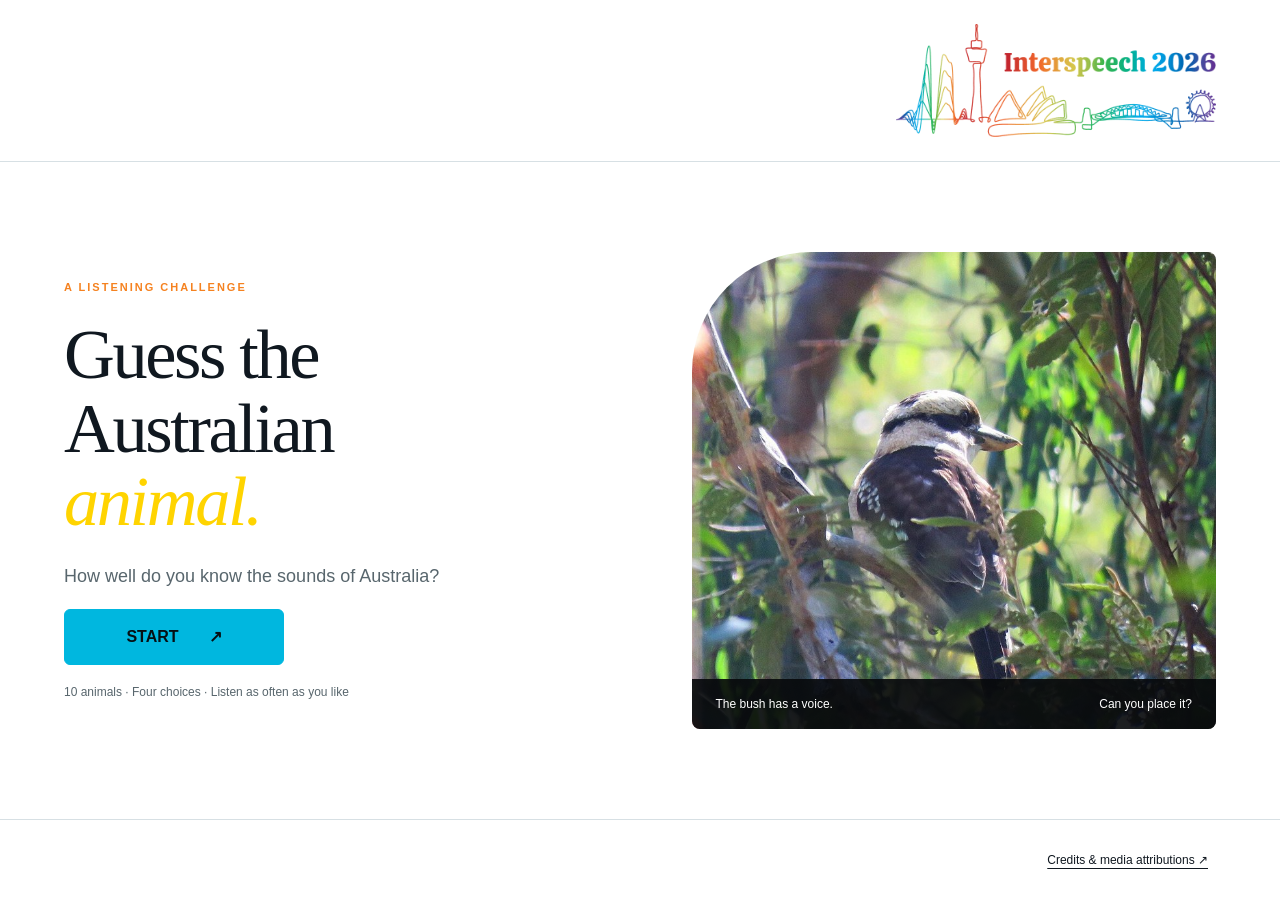
==== commit 9009dac6: "Refresh game audio cache version" ====
--- a/index.html
+++ b/index.html
@@ -1,3 +1,3 @@
 <!doctype html>
-<html lang="en"><head><meta charset="utf-8"><meta name="viewport" content="width=device-width,initial-scale=1,viewport-fit=cover"><title>Guess the Australian Animal · Interspeech 2026</title><meta name="description" content="Listen closely. Ten Australian animals, four possible answers. A sound identification game for Interspeech 2026, Sydney."><meta name="theme-color" content="#07090c"><meta name="apple-mobile-web-app-capable" content="yes"><meta name="apple-mobile-web-app-status-bar-style" content="default"><meta name="apple-mobile-web-app-title" content="Animal Sounds"><link rel="manifest" href="./manifest.json"><link rel="apple-touch-icon" href="./icons/apple-touch-icon.png"><link rel="icon" href="./icons/icon.svg" type="image/svg+xml"><link rel="stylesheet" href="./css/style.css?v=white-logo"><script type="module" src="./js/app.js?v=curlew-refresh"></script></head>
+<html lang="en"><head><meta charset="utf-8"><meta name="viewport" content="width=device-width,initial-scale=1,viewport-fit=cover"><title>Guess the Australian Animal · Interspeech 2026</title><meta name="description" content="Listen closely. Ten Australian animals, four possible answers. A sound identification game for Interspeech 2026, Sydney."><meta name="theme-color" content="#07090c"><meta name="apple-mobile-web-app-capable" content="yes"><meta name="apple-mobile-web-app-status-bar-style" content="default"><meta name="apple-mobile-web-app-title" content="Animal Sounds"><link rel="manifest" href="./manifest.json"><link rel="apple-touch-icon" href="./icons/apple-touch-icon.png"><link rel="icon" href="./icons/icon.svg" type="image/svg+xml"><link rel="stylesheet" href="./css/style.css?v=white-logo"><script type="module" src="./js/app.js?v=xc-audio-refresh"></script></head>
 <body><header><a class="conference-logo" href="./" aria-label="Interspeech 2026 animal sounds home"><img src="./images/interspeech-2026-logo.png" alt="Interspeech 2026"></a></header><main id="main" tabindex="-1"><section class="loading"><h1>Listen to Australia.</h1><p>Preparing the game…</p></section></main><footer><button id="credits-open" class="text-button">Credits & media attributions <span aria-hidden="true">↗</span></button></footer><dialog id="credits"><div class="dialog-header"><h2>Behind the sounds</h2><button id="credits-close" class="secondary">Close</button></div><p>Real field recordings. Real Australian wildlife. With thanks to the recordists and photographers who share their work.</p><div id="credit-list"></div><p>Media retain their individual licences. Audio excerpts and resized photographs are adaptations; share-alike media remain under the same licence. Full provenance and edits are documented in <a href="./CREDITS.md">CREDITS.md</a>.</p></dialog><noscript>This sound game needs JavaScript enabled.</noscript></body></html>
--- a/css/style.css
+++ b/css/style.css
@@ -1 +1 @@
-:root{color-scheme:dark;--paper:#07090c;--ink:#f7f3e8;--muted:#aebdc3;--line:#28343b;--accent:#00b7df;--white:#11171c;--wrong:#ef4135;font-family:-apple-system,BlinkMacSystemFont,"Segoe UI",sans-serif;color:var(--ink);background:var(--paper)}*{box-sizing:border-box}body{margin:0;min-height:100svh;display:flex;flex-direction:column}button,a{-webkit-tap-highlight-color:transparent}button{font:inherit;cursor:pointer;touch-action:manipulation}button:disabled{cursor:default}button:focus-visible,a:focus-visible{outline:3px solid #f58220;outline-offset:5px}header,footer{display:flex;align-items:center;justify-content:space-between;gap:20px;padding:24px 5vw}header{border-bottom:1px solid var(--line)}.brand{display:flex;align-items:center;gap:14px;color:inherit;text-decoration:none;font-size:14px;font-weight:750;letter-spacing:2px}.brand-sub{display:block;font-size:9px;letter-spacing:1.5px;margin-top:5px}.sound-mark{font-size:35px;letter-spacing:-2px;line-height:1;background:linear-gradient(90deg,#00a651,#ffd400,#f58220,#ef4135,#00b7df,#5647a6);-webkit-background-clip:text;background-clip:text;color:transparent}.conference{font-size:11px;letter-spacing:1.5px;font-weight:750;text-align:right;color:#00b7df}.conference span{display:block;font-size:9px;margin-top:6px;color:var(--muted)}main{width:min(1260px,90vw);margin:auto;flex:1;display:flex;flex-direction:column;justify-content:center;padding:32px 0;outline:none}footer{padding-top:18px;padding-bottom:max(18px,env(safe-area-inset-bottom));font-size:12px;color:var(--muted);border-top:1px solid var(--line)}.text-button{border:0;background:none;color:var(--ink);min-height:44px;font-size:12px;text-decoration:underline;text-underline-offset:4px;padding:8px}.eyebrow{color:#f58220;font-size:11px;letter-spacing:2px;font-weight:750;text-transform:uppercase;margin:0 0 22px}h1,h2,p{margin-top:0}h1{font-family:Georgia,"Times New Roman",serif;font-weight:400;font-size:clamp(46px,5.5vw,76px);line-height:1.04;letter-spacing:-2.4px;margin-bottom:24px}h1 em{font-weight:400;color:#ffd400}p{line-height:1.6}.lead{font-size:18px;color:var(--muted);max-width:380px}.landing{display:grid;grid-template-columns:1.05fr 1fr;align-items:center;gap:6vw}.landing-photo{position:relative;margin:0;height:clamp(360px,53vh,620px);border-radius:120px 8px 8px 8px;overflow:hidden;background:#16232a}.landing-photo img{width:100%;height:100%;object-fit:cover}.landing-photo figcaption{position:absolute;bottom:0;left:0;right:0;background:#07090ce8;color:white;padding:18px 24px;font-size:12px;display:flex;justify-content:space-between;gap:12px}.primary,.secondary{min-height:56px;border-radius:6px;padding:16px 24px;font-weight:650;border:1px solid var(--ink);display:inline-flex;align-items:center;justify-content:center;gap:30px}.primary{background:var(--accent);color:#061014;border-color:var(--accent)}.primary:hover{background:#00a651;border-color:#00a651}.primary.large{min-width:220px;font-size:16px}.secondary{background:transparent;color:var(--ink)}.small-note{font-size:12px;color:var(--muted);margin:18px 0 0}.round-head{display:flex;justify-content:space-between;gap:20px;align-items:center;margin-bottom:24px}.round-head .eyebrow{margin:0}.score{font-size:14px;font-weight:600}.progress{height:3px;background:var(--line);margin-bottom:32px}.progress span{height:100%;display:block;background:linear-gradient(90deg,#ef4135,#f58220,#ffd400,#00a651,#00b7df,#5647a6);transition:width .2s}.game-layout{display:grid;grid-template-columns:.78fr 1.65fr;gap:5vw;align-items:center}.question h1{font-size:clamp(32px,3.4vw,47px);letter-spacing:-1.3px;line-height:1.12}.play{background:#00b7df;color:#061014;border:0;border-radius:8px;min-height:80px;width:100%;max-width:310px;display:flex;align-items:center;justify-content:center;gap:18px;font-weight:700;font-size:16px}.play-icon{font-size:25px}.play[aria-pressed=true]{background:#00a651}.listen-help{font-size:12px;color:var(--muted);margin:14px 0 0;max-width:280px;min-height:40px}.choices{display:grid;grid-template-columns:1fr 1fr;gap:16px}.choice{padding:0;overflow:hidden;border:2px solid transparent;background:var(--white);border-radius:8px;color:var(--ink);text-align:left;box-shadow:0 8px 24px #0008;position:relative}.choice:hover:not(:disabled){border-color:#ffd400;transform:translateY(-1px)}.choice img{width:100%;height:clamp(130px,20vh,230px);object-fit:contain;object-position:center;background:#0b1014;display:block}.choice-label{min-height:61px;display:flex;align-items:center;gap:12px;padding:12px 14px;font-weight:650;font-size:15px}.key{border:1px solid var(--line);border-radius:50%;width:25px;height:25px;display:inline-flex;align-items:center;justify-content:center;font-size:10px;flex-shrink:0}.choice.correct{border-color:#00a651}.choice.incorrect{border-color:var(--wrong)}.badge{position:absolute;top:10px;left:10px;color:#061014;background:#ffd400;padding:7px 11px;border-radius:4px;font-size:12px;font-weight:650}.incorrect .badge{background:var(--wrong);color:white}.reveal{display:grid;grid-template-columns:1.12fr 1fr;gap:5vw;align-items:center}.reveal-photo{margin:0}.reveal-photo img{width:100%;height:clamp(270px,47vh,510px);object-fit:contain;object-position:center;background:#0b1014;border-radius:8px}.reveal-photo figcaption{font-size:11px;color:var(--muted);margin-top:8px}.feedback{font-size:14px;font-weight:700;margin-bottom:20px}.feedback.wrong{color:var(--wrong)}.reveal h1{font-size:clamp(38px,4.5vw,62px)}.scientific{font-family:Georgia,serif;font-style:italic;font-size:19px;color:var(--muted);margin-top:-12px}.fact{font-size:17px;max-width:460px;border-top:1px solid var(--line);padding-top:20px;margin-top:24px}.reveal-actions{display:flex;gap:12px;flex-wrap:wrap}.reveal-actions .play{width:auto;min-height:56px;font-size:14px;padding:12px 20px}.finish{text-align:center;max-width:760px;margin:auto}.finish h1{font-size:clamp(44px,5vw,65px)}.score-big{font-family:Georgia,serif;font-size:100px;line-height:1;margin:20px 0}.score-big span{font-size:36px;color:var(--muted)}.finish p{color:var(--muted)}.results{display:flex;justify-content:center;gap:8px;flex-wrap:wrap;margin:24px 0 32px}.result-dot{border:1px solid var(--line);border-radius:50%;width:32px;height:32px;display:grid;place-items:center;background:var(--white)}.result-dot.yes{background:#00a651;color:#061014}.result-dot.no{color:var(--wrong)}dialog{background:var(--paper);color:var(--ink);border:0;border-radius:12px;width:min(850px,92vw);max-height:85svh;padding:30px}dialog::backdrop{background:#000d;backdrop-filter:blur(4px)}.dialog-header{display:flex;justify-content:space-between;align-items:center;gap:16px;position:sticky;top:-30px;background:var(--paper);padding:12px 0}.dialog-header h2{font-family:Georgia,serif;font-size:30px;font-weight:400;margin:0}.credit{padding:18px 0;border-top:1px solid var(--line)}.credit h3{margin:0 0 12px}.credit p{font-size:13px;overflow-wrap:anywhere;margin:6px 0}a{color:inherit}.loading{margin:auto}.error{color:var(--wrong)}@media(min-width:1400px){main{padding:45px 0}}@media(max-width:750px){header,footer{padding-left:5vw;padding-right:5vw}.conference{font-size:9px}.brand{font-size:12px;letter-spacing:1px}.brand-sub{font-size:8px}.landing{grid-template-columns:1fr;gap:30px}.landing-photo{height:300px;border-radius:70px 8px 8px 8px;order:2}h1{font-size:50px}.game-layout{grid-template-columns:1fr;gap:22px}.question h1{font-size:32px;max-width:440px}.play{max-width:none;min-height:64px}.listen-help{min-height:0;max-width:none}.choice img{height:150px}.choice-label{font-size:13px;padding:10px;min-height:65px;gap:8px}.reveal{grid-template-columns:1fr;gap:24px}.reveal-photo img{height:300px}.round-head{margin-bottom:18px}.progress{margin-bottom:24px}footer{align-items:flex-start;gap:10px;font-size:10px}.text-button{font-size:11px}.reveal h1{font-size:40px}.eyebrow{margin-bottom:16px}}@media(max-height:750px) and (min-width:751px){header{padding-top:16px;padding-bottom:16px}main{padding:22px 0}footer{padding-top:8px;padding-bottom:8px}.landing-photo{height:400px}.choice img{height:150px}.progress{margin-bottom:22px}.round-head{margin-bottom:18px}.reveal-photo img{height:330px}}@media(prefers-reduced-motion:reduce){*{transition:none!important;transform:none!important}}
+:root{color-scheme:light;--paper:#fff;--ink:#101820;--muted:#58666d;--line:#d7e0e4;--accent:#00b7df;--white:#fff;--wrong:#ef4135;font-family:-apple-system,BlinkMacSystemFont,"Segoe UI",sans-serif;color:var(--ink);background:var(--paper)}*{box-sizing:border-box}body{margin:0;min-height:100svh;display:flex;flex-direction:column}button,a{-webkit-tap-highlight-color:transparent}button{font:inherit;cursor:pointer;touch-action:manipulation}button:disabled{cursor:default}button:focus-visible,a:focus-visible{outline:3px solid #f58220;outline-offset:5px}header,footer{display:flex;align-items:center;justify-content:flex-end;gap:20px;padding:24px 5vw}header{border-bottom:1px solid var(--line);min-height:104px}.conference-logo{display:block;width:clamp(210px,25vw,320px);line-height:0}.conference-logo img{display:block;width:100%;height:auto}.brand{display:flex;align-items:center;gap:14px;color:inherit;text-decoration:none;font-size:14px;font-weight:750;letter-spacing:2px}.brand-sub{display:block;font-size:9px;letter-spacing:1.5px;margin-top:5px}.sound-mark{font-size:35px;letter-spacing:-2px;line-height:1;background:linear-gradient(90deg,#00a651,#ffd400,#f58220,#ef4135,#00b7df,#5647a6);-webkit-background-clip:text;background-clip:text;color:transparent}.conference{font-size:11px;letter-spacing:1.5px;font-weight:750;text-align:right;color:#00b7df}.conference span{display:block;font-size:9px;margin-top:6px;color:var(--muted)}main{width:min(1260px,90vw);margin:auto;flex:1;display:flex;flex-direction:column;justify-content:center;padding:32px 0;outline:none}footer{padding-top:18px;padding-bottom:max(18px,env(safe-area-inset-bottom));font-size:12px;color:var(--muted);border-top:1px solid var(--line)}.text-button{border:0;background:none;color:var(--ink);min-height:44px;font-size:12px;text-decoration:underline;text-underline-offset:4px;padding:8px}.eyebrow{color:#f58220;font-size:11px;letter-spacing:2px;font-weight:750;text-transform:uppercase;margin:0 0 22px}h1,h2,p{margin-top:0}h1{font-family:Georgia,"Times New Roman",serif;font-weight:400;font-size:clamp(46px,5.5vw,76px);line-height:1.04;letter-spacing:-2.4px;margin-bottom:24px}h1 em{font-weight:400;color:#ffd400}p{line-height:1.6}.lead{font-size:18px;color:var(--muted);max-width:380px}.landing{display:grid;grid-template-columns:1.05fr 1fr;align-items:center;gap:6vw}.landing-photo{position:relative;margin:0;height:clamp(360px,53vh,620px);border-radius:120px 8px 8px 8px;overflow:hidden;background:#16232a}.landing-photo img{width:100%;height:100%;object-fit:cover}.landing-photo figcaption{position:absolute;bottom:0;left:0;right:0;background:#07090ce8;color:white;padding:18px 24px;font-size:12px;display:flex;justify-content:space-between;gap:12px}.primary,.secondary{min-height:56px;border-radius:6px;padding:16px 24px;font-weight:650;border:1px solid var(--ink);display:inline-flex;align-items:center;justify-content:center;gap:30px}.primary{background:var(--accent);color:#061014;border-color:var(--accent)}.primary:hover{background:#00a651;border-color:#00a651}.primary.large{min-width:220px;font-size:16px}.secondary{background:transparent;color:var(--ink)}.small-note{font-size:12px;color:var(--muted);margin:18px 0 0}.round-head{display:flex;justify-content:space-between;gap:20px;align-items:center;margin-bottom:24px}.round-head .eyebrow{margin:0}.score{font-size:14px;font-weight:600}.progress{height:3px;background:var(--line);margin-bottom:32px}.progress span{height:100%;display:block;background:linear-gradient(90deg,#ef4135,#f58220,#ffd400,#00a651,#00b7df,#5647a6);transition:width .2s}.game-layout{display:grid;grid-template-columns:.78fr 1.65fr;gap:5vw;align-items:center}.question h1{font-size:clamp(32px,3.4vw,47px);letter-spacing:-1.3px;line-height:1.12}.play{background:#00b7df;color:#061014;border:0;border-radius:8px;min-height:80px;width:100%;max-width:310px;display:flex;align-items:center;justify-content:center;gap:18px;font-weight:700;font-size:16px}.play-icon{font-size:25px}.play[aria-pressed=true]{background:#00a651}.listen-help{font-size:12px;color:var(--muted);margin:14px 0 0;max-width:280px;min-height:40px}.choices{display:grid;grid-template-columns:1fr 1fr;gap:16px}.choice{padding:0;overflow:hidden;border:2px solid transparent;background:var(--white);border-radius:8px;color:var(--ink);text-align:left;box-shadow:0 8px 24px #00131f1f;position:relative}.choice:hover:not(:disabled){border-color:#ffd400;transform:translateY(-1px)}.choice img{width:100%;height:clamp(130px,20vh,230px);object-fit:contain;object-position:center;background:#eef3f5;display:block}.choice-label{min-height:61px;display:flex;align-items:center;gap:12px;padding:12px 14px;font-weight:650;font-size:15px}.key{border:1px solid var(--line);border-radius:50%;width:25px;height:25px;display:inline-flex;align-items:center;justify-content:center;font-size:10px;flex-shrink:0}.choice.correct{border-color:#00a651}.choice.incorrect{border-color:var(--wrong)}.badge{position:absolute;top:10px;left:10px;color:#061014;background:#ffd400;padding:7px 11px;border-radius:4px;font-size:12px;font-weight:650}.incorrect .badge{background:var(--wrong);color:white}.reveal{display:grid;grid-template-columns:1.12fr 1fr;gap:5vw;align-items:center}.reveal-photo{margin:0}.reveal-photo img{width:100%;height:clamp(270px,47vh,510px);object-fit:contain;object-position:center;background:#eef3f5;border-radius:8px}.reveal-photo figcaption{font-size:11px;color:var(--muted);margin-top:8px}.feedback{font-size:14px;font-weight:700;margin-bottom:20px}.feedback.wrong{color:var(--wrong)}.reveal h1{font-size:clamp(38px,4.5vw,62px)}.scientific{font-family:Georgia,serif;font-style:italic;font-size:19px;color:var(--muted);margin-top:-12px}.fact{font-size:17px;max-width:460px;border-top:1px solid var(--line);padding-top:20px;margin-top:24px}.reveal-actions{display:flex;gap:12px;flex-wrap:wrap}.reveal-actions .play{width:auto;min-height:56px;font-size:14px;padding:12px 20px}.finish{text-align:center;max-width:760px;margin:auto}.finish h1{font-size:clamp(44px,5vw,65px)}.score-big{font-family:Georgia,serif;font-size:100px;line-height:1;margin:20px 0}.score-big span{font-size:36px;color:var(--muted)}.finish p{color:var(--muted)}.results{display:flex;justify-content:center;gap:8px;flex-wrap:wrap;margin:24px 0 32px}.result-dot{border:1px solid var(--line);border-radius:50%;width:32px;height:32px;display:grid;place-items:center;background:var(--white)}.result-dot.yes{background:#00a651;color:#061014}.result-dot.no{color:var(--wrong)}dialog{background:var(--paper);color:var(--ink);border:0;border-radius:12px;width:min(850px,92vw);max-height:85svh;padding:30px}dialog::backdrop{background:#00131f80;backdrop-filter:blur(4px)}.dialog-header{display:flex;justify-content:space-between;align-items:center;gap:16px;position:sticky;top:-30px;background:var(--paper);padding:12px 0}.dialog-header h2{font-family:Georgia,serif;font-size:30px;font-weight:400;margin:0}.credit{padding:18px 0;border-top:1px solid var(--line)}.credit h3{margin:0 0 12px}.credit p{font-size:13px;overflow-wrap:anywhere;margin:6px 0}a{color:inherit}.loading{margin:auto}.error{color:var(--wrong)}@media(min-width:1400px){main{padding:45px 0}}@media(max-width:750px){.conference-logo{width:190px}header,footer{padding-left:5vw;padding-right:5vw}.conference{font-size:9px}.brand{font-size:12px;letter-spacing:1px}.brand-sub{font-size:8px}.landing{grid-template-columns:1fr;gap:30px}.landing-photo{height:300px;border-radius:70px 8px 8px 8px;order:2}h1{font-size:50px}.game-layout{grid-template-columns:1fr;gap:22px}.question h1{font-size:32px;max-width:440px}.play{max-width:none;min-height:64px}.listen-help{min-height:0;max-width:none}.choice img{height:150px}.choice-label{font-size:13px;padding:10px;min-height:65px;gap:8px}.reveal{grid-template-columns:1fr;gap:24px}.reveal-photo img{height:300px}.round-head{margin-bottom:18px}.progress{margin-bottom:24px}footer{align-items:flex-start;gap:10px;font-size:10px}.text-button{font-size:11px}.reveal h1{font-size:40px}.eyebrow{margin-bottom:16px}}@media(max-height:750px) and (min-width:751px){header{padding-top:16px;padding-bottom:16px}main{padding:22px 0}footer{padding-top:8px;padding-bottom:8px}.landing-photo{height:400px}.choice img{height:150px}.progress{margin-bottom:22px}.round-head{margin-bottom:18px}.reveal-photo img{height:330px}}@media(prefers-reduced-motion:reduce){*{transition:none!important;transform:none!important}}
